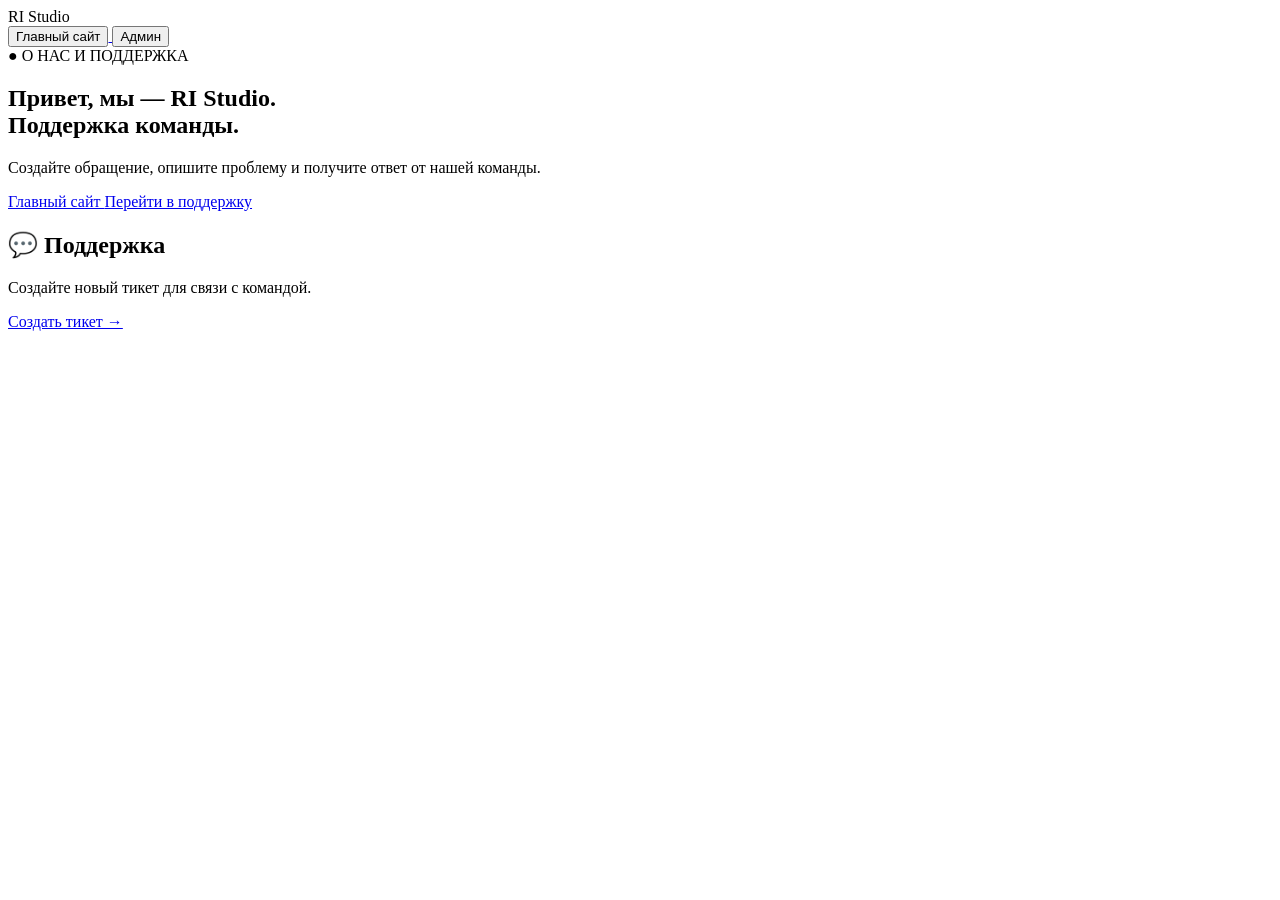
==== templates/index.html @ ad4a2227 "Add files via upload" ====
<!DOCTYPE html>

<html>

<head>

<title>
RI Studio Support
</title>


<link rel="stylesheet" href="{{ url_for('static', filename='style.css') }}">


</head>


<body>



<header class="header">


<div class="logo">

RI Studio

</div>



<div class="nav">


<a href="https://ri-studio-games.onrender.com/" target="_blank">

<button>

Главный сайт

</button>

</a>



<a href="/admin/login">

<button>

Админ

</button>

</a>


</div>


</header>







<section class="hero">



<div class="badge">

● О НАС И ПОДДЕРЖКА

</div>





<h1>

Привет, мы — RI Studio.<br>

Поддержка команды.

</h1>





<p>

Создайте обращение, опишите проблему и получите ответ от нашей команды.

</p>






<div class="buttons">



<a href="https://ri-studio-games.onrender.com/"

class="secondary">

Главный сайт

</a>





<a href="/create"

class="primary">

Перейти в поддержку

</a>



</div>







<div class="support">


<h2>

💬 Поддержка

</h2>



<p>

Создайте новый тикет для связи с командой.

</p>



<a href="/create"

class="primary">

Создать тикет →

</a>



</div>







</section>





</body>

</html>
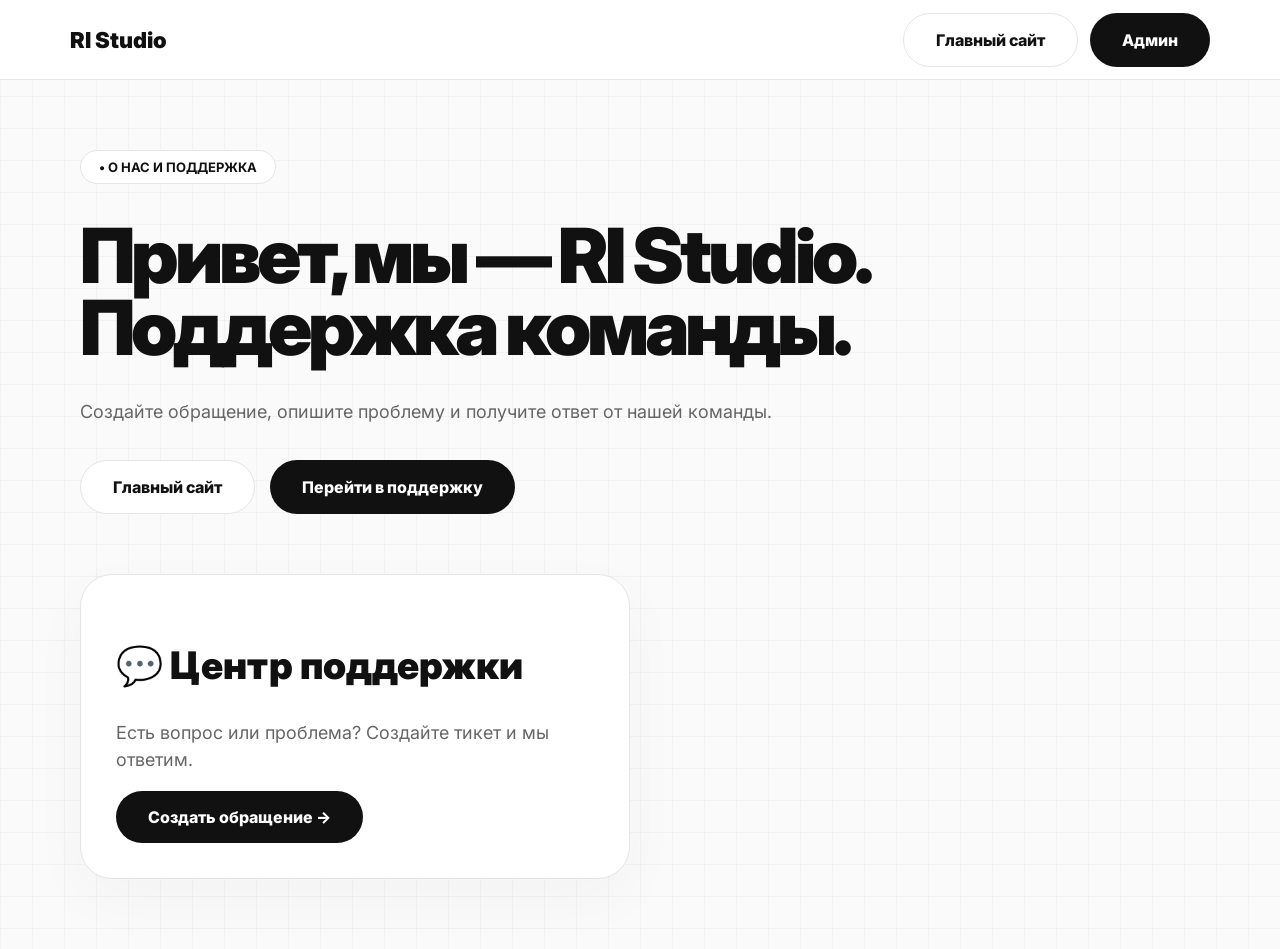
==== commit 7f50f171: "Update index.html" ====
--- a/templates/index.html
+++ b/templates/index.html
@@ -1,16 +1,15 @@
 <!DOCTYPE html>
-
-<html>
+<html lang="ru">
 
 <head>
 
-<title>
-RI Studio Support
-</title>
+<meta charset="UTF-8">
 
+<meta name="viewport" content="width=device-width, initial-scale=1.0">
 
-<link rel="stylesheet" href="{{ url_for('static', filename='style.css') }}">
+<title>RI Studio Support</title>
 
+<link rel="stylesheet" href="/static/style.css">
 
 </head>
 
@@ -18,41 +17,26 @@
 <body>
 
 
-
 <header class="header">
 
 
 <div class="logo">
-
 RI Studio
-
 </div>
 
 
-
-<div class="nav">
+<div class="header-actions">
 
 
-<a href="https://ri-studio-games.onrender.com/" target="_blank">
-
-<button>
-
+<a class="btn btn-light"
+href="https://ri-studio-games.onrender.com/">
 Главный сайт
-
-</button>
-
 </a>
 
 
-
-<a href="/admin/login">
-
-<button>
-
+<a class="btn"
+href="/admin/login">
 Админ
-
-</button>
-
 </a>
 
 
@@ -65,19 +49,15 @@
 
 
 
-
-
-<section class="hero">
+<main class="container fade">
 
 
 
 <div class="badge">
 
-● О НАС И ПОДДЕРЖКА
+• О НАС И ПОДДЕРЖКА
 
 </div>
-
-
 
 
 
@@ -92,25 +72,21 @@
 
 
 
-
 <p>
 
-Создайте обращение, опишите проблему и получите ответ от нашей команды.
+Создайте обращение, опишите проблему
+и получите ответ от нашей команды.
 
 </p>
 
 
 
 
+<div class="actions">
 
 
-<div class="buttons">
-
-
-
-<a href="https://ri-studio-games.onrender.com/"
-
-class="secondary">
+<a class="btn btn-light"
+href="https://ri-studio-games.onrender.com/">
 
 Главный сайт
 
@@ -118,16 +94,12 @@
 
 
 
-
-
-<a href="/create"
-
-class="primary">
+<a class="btn"
+href="/create">
 
 Перейти в поддержку
 
 </a>
-
 
 
 </div>
@@ -138,12 +110,13 @@
 
 
 
-<div class="support">
+<section class="card support-card">
+
 
 
 <h2>
 
-💬 Поддержка
+💬 Центр поддержки
 
 </h2>
 
@@ -151,26 +124,21 @@
 
 <p>
 
-Создайте новый тикет для связи с командой.
+Есть вопрос или проблема?
+
+Создайте тикет и мы ответим.
 
 </p>
 
 
 
-<a href="/create"
 
-class="primary">
+<a class="btn"
+href="/create">
 
-Создать тикет →
+Создать обращение →
 
 </a>
-
-
-
-</div>
-
-
-
 
 
 
@@ -181,6 +149,9 @@
 
 
 
+</main>
+
+
 </body>
 
-</html>+</html>
--- a/static/style.css
+++ b/static/style.css
@@ -0,0 +1,738 @@
+@import url('https://fonts.googleapis.com/css2?family=Inter:wght@400;500;600;700;800;900&display=swap');
+
+
+:root{
+    --bg:#fafafa;
+    --black:#111;
+    --gray:#666;
+    --border:#e5e5e5;
+    --card:#ffffff;
+}
+
+
+
+*{
+    box-sizing:border-box;
+}
+
+
+
+html{
+    scroll-behavior:smooth;
+}
+
+
+
+body{
+
+    margin:0;
+
+    font-family:Inter,Arial,sans-serif;
+
+    color:var(--black);
+
+    background:var(--bg);
+
+
+    background-image:
+    linear-gradient(#00000008 1px,transparent 1px),
+    linear-gradient(90deg,#00000008 1px,transparent 1px);
+
+    background-size:32px 32px;
+
+}
+
+
+
+/* =====================
+ HEADER
+===================== */
+
+
+.header{
+
+
+    height:80px;
+
+    display:flex;
+
+    align-items:center;
+
+    justify-content:space-between;
+
+
+    padding:0 70px;
+
+
+    background:white;
+
+    border-bottom:1px solid var(--border);
+
+
+}
+
+
+
+.logo{
+
+    font-size:22px;
+
+    font-weight:900;
+
+}
+
+
+
+.header-actions{
+
+    display:flex;
+
+    gap:12px;
+
+}
+
+
+
+
+
+/* =====================
+ CONTAINER
+===================== */
+
+
+.container{
+
+
+    max-width:1200px;
+
+    margin:auto;
+
+
+    padding:70px 40px;
+
+
+}
+
+
+
+/* =====================
+ TEXT
+===================== */
+
+
+.badge{
+
+
+    display:inline-flex;
+
+    padding:8px 18px;
+
+    border-radius:999px;
+
+    background:white;
+
+    border:1px solid var(--border);
+
+    font-size:13px;
+
+    font-weight:700;
+
+}
+
+
+
+h1{
+
+
+    font-size:76px;
+
+    line-height:.95;
+
+    letter-spacing:-4px;
+
+    font-weight:900;
+
+
+    margin:35px 0;
+
+
+}
+
+
+
+h2{
+
+
+    font-size:38px;
+
+    font-weight:900;
+
+
+}
+
+
+
+p{
+
+
+    color:var(--gray);
+
+    font-size:18px;
+
+    line-height:1.5;
+
+
+}
+
+
+
+
+
+/* =====================
+ BUTTONS
+===================== */
+
+
+.btn{
+
+
+    display:inline-flex;
+
+    align-items:center;
+
+    justify-content:center;
+
+
+    padding:16px 32px;
+
+
+    border-radius:999px;
+
+
+    background:#111;
+
+    color:white;
+
+
+    text-decoration:none;
+
+
+    font-weight:800;
+
+
+    border:none;
+
+
+    cursor:pointer;
+
+
+    transition:.25s;
+
+
+}
+
+
+
+.btn:hover{
+
+
+    transform:translateY(-4px);
+
+    box-shadow:0 15px 35px #0003;
+
+
+}
+
+
+
+
+.btn-light{
+
+
+    background:white;
+
+    color:#111;
+
+    border:1px solid var(--border);
+
+
+}
+
+
+
+.actions{
+
+
+    display:flex;
+
+    gap:15px;
+
+    margin-top:35px;
+
+
+}
+
+
+
+
+
+/* =====================
+ CARDS
+===================== */
+
+
+.card{
+
+
+    background:white;
+
+
+    border:1px solid var(--border);
+
+
+    border-radius:32px;
+
+
+    padding:35px;
+
+
+    box-shadow:0 20px 60px #00000008;
+
+
+}
+
+
+
+.card:hover{
+
+
+    transform:translateY(-5px);
+
+    transition:.25s;
+
+
+}
+
+
+
+
+.support-card{
+
+
+    max-width:550px;
+
+    margin-top:60px;
+
+
+}
+
+
+
+
+
+/* =====================
+ FORMS
+===================== */
+
+
+input,
+textarea,
+select{
+
+
+    width:100%;
+
+
+    padding:16px;
+
+
+    border-radius:18px;
+
+
+    border:1px solid var(--border);
+
+
+    font-family:inherit;
+
+
+    font-size:16px;
+
+
+}
+
+
+
+textarea{
+
+
+    min-height:130px;
+
+    resize:none;
+
+
+}
+
+
+
+
+/* =====================
+ TICKETS
+===================== */
+
+
+.ticket{
+
+
+    background:white;
+
+
+    border:1px solid var(--border);
+
+
+    border-radius:28px;
+
+
+    padding:30px;
+
+
+    margin-bottom:20px;
+
+
+    transition:.25s;
+
+
+}
+
+
+
+.ticket:hover{
+
+
+    transform:translateY(-4px);
+
+
+}
+
+
+
+.ticket-title{
+
+
+    font-size:28px;
+
+    font-weight:900;
+
+
+}
+
+
+
+
+.status{
+
+
+    font-weight:800;
+
+
+}
+
+
+
+
+
+/* =====================
+ CHAT
+===================== */
+
+
+.chat{
+
+
+    display:flex;
+
+    flex-direction:column;
+
+    gap:14px;
+
+
+}
+
+
+
+.message{
+
+
+    max-width:70%;
+
+
+    padding:15px 20px;
+
+
+    border-radius:22px;
+
+
+    background:#eee;
+
+
+}
+
+
+
+.message.user{
+
+
+    align-self:flex-end;
+
+
+    background:#111;
+
+    color:white;
+
+
+}
+
+
+
+.message.admin{
+
+
+    align-self:flex-start;
+
+
+}
+
+
+
+.message.system{
+
+
+    align-self:center;
+
+    font-size:14px;
+
+}
+
+
+
+
+
+/* =====================
+ ADMIN
+===================== */
+
+
+.admin-grid{
+
+
+    display:grid;
+
+    grid-template-columns:repeat(2,1fr);
+
+
+    gap:20px;
+
+
+}
+
+
+
+.admin-box{
+
+
+    background:white;
+
+
+    border:1px solid var(--border);
+
+
+    border-radius:30px;
+
+
+    padding:30px;
+
+
+}
+
+
+
+
+/* =====================
+ ANIMATION
+===================== */
+
+
+.fade{
+
+
+    animation:fade .5s ease;
+
+
+}
+
+
+
+@keyframes fade{
+
+
+from{
+
+    opacity:0;
+
+    transform:translateY(20px);
+
+}
+
+
+to{
+
+    opacity:1;
+
+    transform:none;
+
+}
+
+
+}
+
+
+
+
+/* =====================
+ MOBILE
+===================== */
+
+
+@media(max-width:768px){
+
+
+.header{
+
+
+    height:auto;
+
+
+    padding:20px;
+
+
+    flex-direction:column;
+
+    gap:15px;
+
+
+}
+
+
+
+.header-actions{
+
+
+    width:100%;
+
+}
+
+
+
+.container{
+
+
+    padding:40px 15px;
+
+
+}
+
+
+
+h1{
+
+
+    font-size:42px;
+
+    letter-spacing:-2px;
+
+
+}
+
+
+
+h2{
+
+
+    font-size:28px;
+
+
+}
+
+
+
+p{
+
+
+    font-size:16px;
+
+
+}
+
+
+
+.actions{
+
+
+    flex-direction:column;
+
+
+}
+
+
+
+.btn{
+
+
+    width:100%;
+
+
+}
+
+
+
+.card{
+
+
+    padding:22px;
+
+    border-radius:22px;
+
+
+}
+
+
+
+.ticket{
+
+
+    padding:22px;
+
+
+}
+
+
+
+.admin-grid{
+
+
+    grid-template-columns:1fr;
+
+
+}
+
+
+
+.message{
+
+
+    max-width:90%;
+
+
+}
+
+
+}
